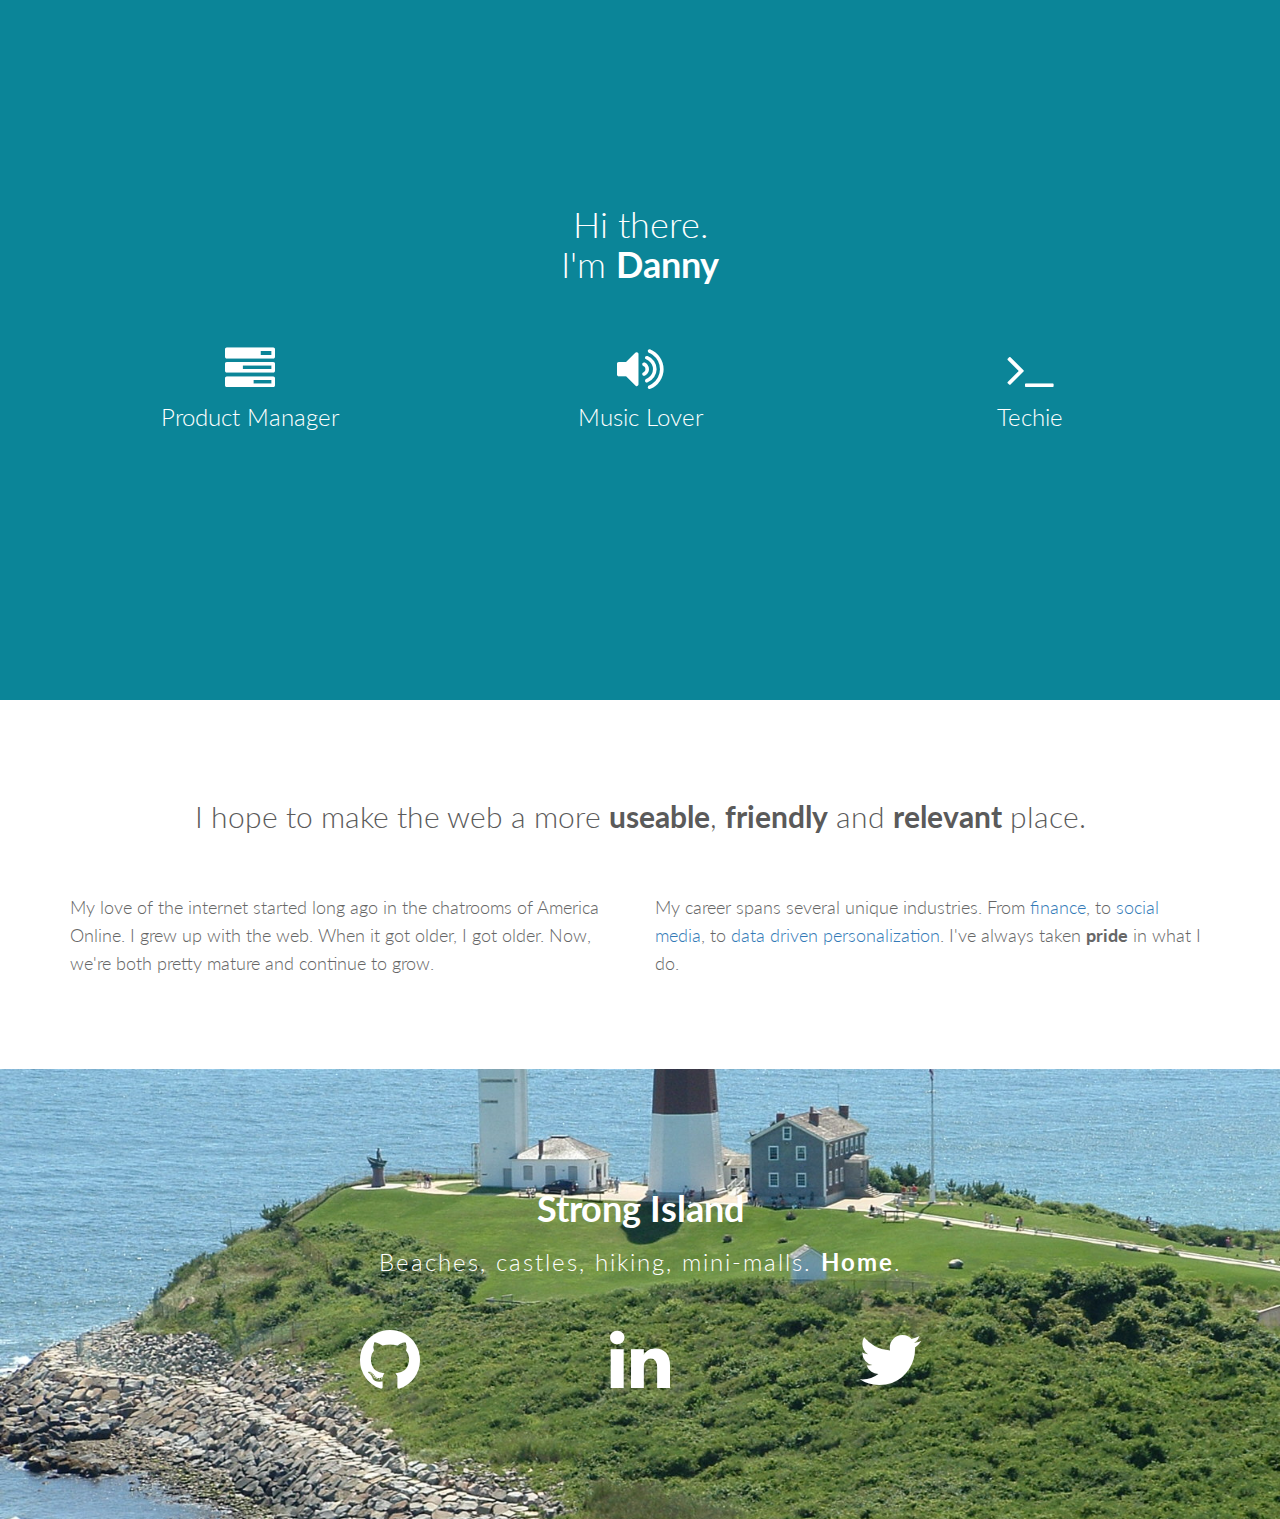
==== index.html @ 2dcafe35 "clicky, not ga" ====
<!DOCTYPE html>
<html lang="en">

<head>
    <meta property="og:title" content="Danny Rosen" />
    <meta property="og:type" content="website" />
    <meta property="og:url" content="http://www.dannyrosen.net" />
    <meta property="og:image" content="http://www.dannyrosen.net/images/me.jpg" />
    <meta property="og:site_name" content="DannyRosen.net" />
    <meta property="fb:admins" content="16300417" />
    <meta property="og:description" content="Danny Rosen's personal page" />
    <meta charset="utf-8">
    <meta http-equiv="X-UA-Compatible" content="IE=edge">
    <meta name="viewport" content="width=device-width, initial-scale=1">
    <meta name="description" content="DannyRosen.net: Danny Rosen's personal site">
    <meta name="author" content="Danny Rosen">

    <!-- Honest admittance of template tomfoolery: -->
    <!--    This hacked up personal page could not have have been built without the great work of Carlos Alvarez. You can check out his site here: http://alvarez.is/ -->

    <title>dannyrosen.net</title>

    <!-- Bootstrap core CSS -->
    <link rel="stylesheet" href="https://maxcdn.bootstrapcdn.com/bootstrap/3.3.4/css/bootstrap.min.css">

    <link rel="stylesheet" href="https://maxcdn.bootstrapcdn.com/font-awesome/4.3.0/css/font-awesome.min.css">
    <link href="assets/css/style.css" rel="stylesheet">


    <!-- IE10 Kills Bunnies-->
    <script src="assets/js/ie10-viewport-bug-workaround.js"></script>

    <!-- Support more bunny killing internet explorer compatibility issues-->
    <!--[if lt IE 9]>
    <script src="https://oss.maxcdn.com/html5shiv/3.7.2/html5shiv.min.js"></script>
    <script src="https://oss.maxcdn.com/respond/1.4.2/respond.min.js"></script>
<![endif]-->
</head>

<body>

    <div id="h">
        <div class="logo">
            <!-- <h2></h2> -->
        </div>
        <!--/logo-->
        <div class="container centered">
            <div class="row">
                <div class="col-md-8 col-md-offset-2">
                    <h1>Hi there.<br/>I'm <b>Danny</b></h1>
                </div>
            </div>
            <!--/row-->

            <div class="row mt">
                <div class="col-sm-4">
                    <a class="icon" href="http://www.linkedin.com/in/dannyrosen"><i class="fa fa-tasks"></i></a>
                    <h3>Product Manager</h3>
                </div>
                <!--/col-md-4-->

                <div class="col-sm-4">
                    <a class="icon" href="https://soundcloud.com/dannyrosen"><i class="fa fa-volume-up"></i></a>
                    <h3>Music Lover</h3>
                </div>
                <!--/col-md-4-->

                <div class="col-sm-4">
                    <a class="icon" href="https://github.com/dannyzen/dotfiles"><i class="fa fa-terminal"></i></a>
                    <h3>Techie</h3>
                </div>
                <!--/col-md-4-->

            </div>
            <!--/row-->
        </div>
        <!--/container-->
    </div>
    <!--H-->

    <div class="container ptb">
        <div class="row">
            <h2 class="centered mb">I hope to make the web a more <b>useable</b>, <b>friendly</b> and <b>relevant</b> place.</h2>
            <div class="col-md-6">
                <p>My love of the internet started long ago in the chatrooms of America Online. I grew up with the web. When it got older, I got older. Now, we're both pretty mature and continue to grow.</p>
            </div>
            <!--/col-md-6-->
            <div class="col-md-6">
                <p>My career spans several unique industries. From <a href="https://www.bloomberg.com">finance</a>, to <a href="https://www.buddymedia.com">social media</a>, to <a href="http://www.sailthru.com">data driven personalization</a>. I've always taken <b>pride</b> in what I do. </p>
            </div>
            <!--/col-md-6-->
        </div>
        <!--/row-->
    </div>
    <!-- /.container -->

    <div id="sep">
        <div class="container">
            <div class="row centered">
                <div class="col-md-8 col-md-offset-2">
                    <h1><b>Strong Island</b></h1>
                    <h3 class="mb">Beaches, castles, hiking, mini-malls. <b>Home</b>.<br/></h3>
                    <div class="col-sm-4">
                        <a class="icon" href="https://www.github.com/dannyzen"><i class="fa fa-github fa-5x"></i></a>
                    </div>
                    <div class="col-sm-4">
                        <a class="icon" href="https://www.linkedin.com/in/dannyrosen"><i class="fa fa-linkedin fa-5x"></i></a>
                    </div>
                    <div class="col-sm-4">
                        <a class="icon" href="https://www.twitter.com/dannyzen"><i class="fa fa-twitter fa-5x"></i></a>
                    </div>

                </div>
            </div>
            <!--/row-->
        </div>
        <!--/container-->
    </div>
    <!--/.sep-->


	<script type="text/javascript">
	var clicky_site_ids = clicky_site_ids || [];
	clicky_site_ids.push(100827903);
	(function() {
	  var s = document.createElement('script');
	  s.type = 'text/javascript';
	  s.async = true;
	  s.src = '//static.getclicky.com/js';
	  ( document.getElementsByTagName('head')[0] || document.getElementsByTagName('body')[0] ).appendChild( s );
	})();
	</script>
	<!-- <noscript><p><img alt="Clicky" width="1" height="1" src="//in.getclicky.com/100827903ns.gif" /></p></noscript> -->
    <script src="https://ajax.googleapis.com/ajax/libs/jquery/2.1.3/jquery.min.js"></script>
    <script src="https://maxcdn.bootstrapcdn.com/bootstrap/3.3.4/css/bootstrap.min.css"></script>

</body>

</html>
---- assets/css/style.css ----
/*
 * Author: Carlos Alvarez
 * URL: http://alvarez.is
 *
 * Theme Name: Basic
 * URL: http://blacktie.co
 * Version: 1.0
 */

/*	################################################################
	1. GENERAL STRUCTURES
################################################################# */

/* Import fonts */
@import url(https://fonts.googleapis.com/css?family=Lato:300,400,700,900);

@import url("prettyPhoto.css") screen;
@import url("hoverex-all.css") screen;

* { 
	margin: 0;
	padding: 0px;
    font-family: 'Lato', sans-serif;
} 
body { 
	background: #fff; 
	margin: 0; 
	color: #5a5a5a;
}

h1, h2, h3, h4, h5, h6 {
    font-family: 'Lato', sans-serif;
	font-weight: 300;
}


p { 
	padding: 0; 
	margin-bottom: 12px; 
    font-family: 'Lato', sans-serif;
	font-weight: 300;
	font-size: 18px; 
	line-height: 28px;
	color: #666; 
	margin-top: 10px; 
}

html,
body {
	height: 100%;
}

.alignleft { float: left; }
.alignright { float: right; }
.aligncenter {
	margin-left: auto;
	margin-right: auto;
	display: block;
	clear: both;
}
.centered {text-align: center}
.mt {margin-top: 50px;}
.mb {margin-bottom: 50px;}
.mtb {margin-top: 50px; margin-bottom: 50px;}
.mtb2 { margin-top: 100px; margin-bottom: 100px;}
.ptb {padding-top: 80px; padding-bottom: 80px;}

.clear {
	clear: both;
	display: block;
	font-size: 0;
	height: 0;
	line-height: 0;
	width:100%;
}
::-moz-selection  {
	color: #fff;
	text-shadow:none;
	background:#2B2E31;
}
::selection {
	color: #fff;
	text-shadow:none;
	background:#2B2E31;
}
*,
*:after,
*:before {
	-webkit-box-sizing: border-box;
	-moz-box-sizing: border-box;
	box-sizing: border-box;
	padding: 0;
	margin: 0;
}

a { 
	padding: 0;
	margin: 0;
	text-decoration: none; 
	-webkit-transition: background-color .4s linear, color .4s linear;
	-moz-transition: background-color .4s linear, color .4s linear;
	-o-transition: background-color .4s linear, color .4s linear;
	-ms-transition: background-color .4s linear, color .4s linear;
	transition: background-color .4s linear, color .4s linear;
}
a.icon{
		color: #FFFFFF;
}
a:hover,
a:focus {
  text-decoration: none;
  color:#696E74;
}



.nopadding {
	padding: 0px !important;
	margin: 0px;
}


/* FORM CONFIGURATION */

input {
	font-size: 16px;
	min-height: 40px;
	border-radius: 2px;
	line-height: 20px;
	padding: 11px 30px 12px;
	border: 1px solid #b9b9af;
	margin-bottom: 10px;
	background-color: #fff;
	-webkit-transition: background-color 0.2s;
	transition: background-color 0.2s;
}

.subscribe-input {
	float: left;
	width: 65%;
	text-align: left;
	margin-right: 2px;
}

.subscribe-submit {
	right: 0;
}

.btn-download {
	background: #FDE3A7;
}

.btn-conf {
	border-radius: 50px;
	margin-right: 15px;
	font-size: 11px;
	letter-spacing: 1px;
	text-transform: uppercase;
	padding: 14px 28px 13px 28px;
	}

.btn-clear {
	background: transparent;
	color: white;
	border: 2px solid white;
}
.btn-clear:hover {
	background: white;
	color: #2f2f2f;
}



.dmbutton:hover,
.dmbutton:active,
.dmbutton:focus{
	color: #ffffff;
	background-color: #222222;
	border-color: #ffffff;
}
.dmbutton {
	background:rgba(0, 0, 0, 0);
	border: 1px solid #ffffff;
	color: #ffffff;
	-webkit-border-radius: 2px;
	border-radius: 2px;
	padding-top: 1.025rem;
	padding-right: 2.25rem;
	letter-spacing:0.85px;
	padding-bottom: 1.0875rem;
	padding-left: 2.25rem;
	font-size: 1.55rem;
	cursor: pointer;
	font-weight: normal;
	line-height: normal;
	margin: 0 0 1.25rem;
	text-decoration: none;
	text-align: center;
	display: inline-block;
	-webkit-transition: background-color 300ms ease-out;
	-moz-transition: background-color 300ms ease-out;
	transition: background-color 300ms ease-out;
	-webkit-appearance: none;
	font-weight: normal !important;
}

/* HEADER SECTION */
#h {
	/* background: url(../img/danny.jpg) no-repeat center top; */
      background-color: hsla(188, 86%, 32%, 1);
	padding-top: 5px;
	background-attachment: relative;
	background-position: center center;
	min-height: 700px;
	width: 100%;
	
    -webkit-background-size: 100%;
    -moz-background-size: 100%;
    -o-background-size: 100%;
    background-size: 100%;

    -webkit-background-size: cover;
    -moz-background-size: cover;
    -o-background-size: cover;
    background-size: cover;
    color: white;
}

#h .logo {
	margin-top: 30px;
	margin-left: 40px;
	padding-bottom: 150px;
}

#h .logo h2{
	font-weight: 900;
	color: white;
	letter-spacing: 1px;
}

#h h3 {
	margin-top: 10px;
}

#h i {
	font-size: 50px;
}

/* GREY SECTION */
#g {
	padding-top: 50px;
	padding-bottom: 50px;
	background: #f5f5f5;
}

.portfolio {
	padding:0 !important;
	margin:0 !important;
	display:block;
}


.portfolio-item .title:before {border-radius:0; display:none}
.portfolio-item p {margin:0px 0 30px;}
.portfolio-item h3 {margin:-10px 0 10px; font-size:16px; text-transform:uppercase;}


.tpl6 h3
{
	color:#fff;
	margin:0;
	padding:40px 5px 0;
	font-size:16px;
	text-transform:uppercase;
}
.tpl6 .dmbutton
{
	display:inline-block;
	margin:30px 5px 20px 5px;
	font-size:13px;
}

.tpl6 .bg
{
	height:100%;
	width:100%;
	background-color:#00b3fe;
	background-color:rgba(0,179,254,.9);
	text-align:center;
}

/* CLIENTS */

.clients img {
	max-width: 140px;
	max-height: 60px;
	vertical-align: middle;
}

.clients .col-sm-2 {
	height: 80px;
	line-height: 80px;
}

/* CONTACT SEPARATOR */
#sep {
	background: url(../img/li.jpg) no-repeat center top;
	padding-top: 100px;
	background-attachment: relative;
	background-position: center center;
	min-height: 450px;
	width: 100%;
	color: white;
	
    -webkit-background-size: 100%;
    -moz-background-size: 100%;
    -o-background-size: 100%;
    background-size: 100%;

    -webkit-background-size: cover;
    -moz-background-size: cover;
    -o-background-size: cover;
    background-size: cover;
    color: white;
}

#sep h3 {
	font-weight: 300;
	letter-spacing: 2px;
}

/* FOOTER */
#f {
	padding-top: 25px;
	padding-bottom: 25px;
	background-color: #22A7F0;
}

#f i {
	margin-right: 30px;
	font-size: 35px;
}

#f a {
	color: white;
}

/* HEADER 2 - PORTFOLIO SECTION */
#h2 {
	background: url(../img/header-2.jpg) no-repeat center top;
	padding-top: 5px;
	background-attachment: relative;
	background-position: center center;
	min-height: 700px;
	width: 100%;
	
    -webkit-background-size: 100%;
    -moz-background-size: 100%;
    -o-background-size: 100%;
    background-size: 100%;

    -webkit-background-size: cover;
    -moz-background-size: cover;
    -o-background-size: cover;
    background-size: cover;
    color: white;
}

#h2 .logo {
	margin-top: 30px;
	margin-left: 40px;
	padding-bottom: 150px;
}

#h2 .logo h2{
	font-weight: 900;
	color: white;
	letter-spacing: 1px;
}

#h2 h3 {
	margin-top: 30px;
	letter-spacing: 1px;
}
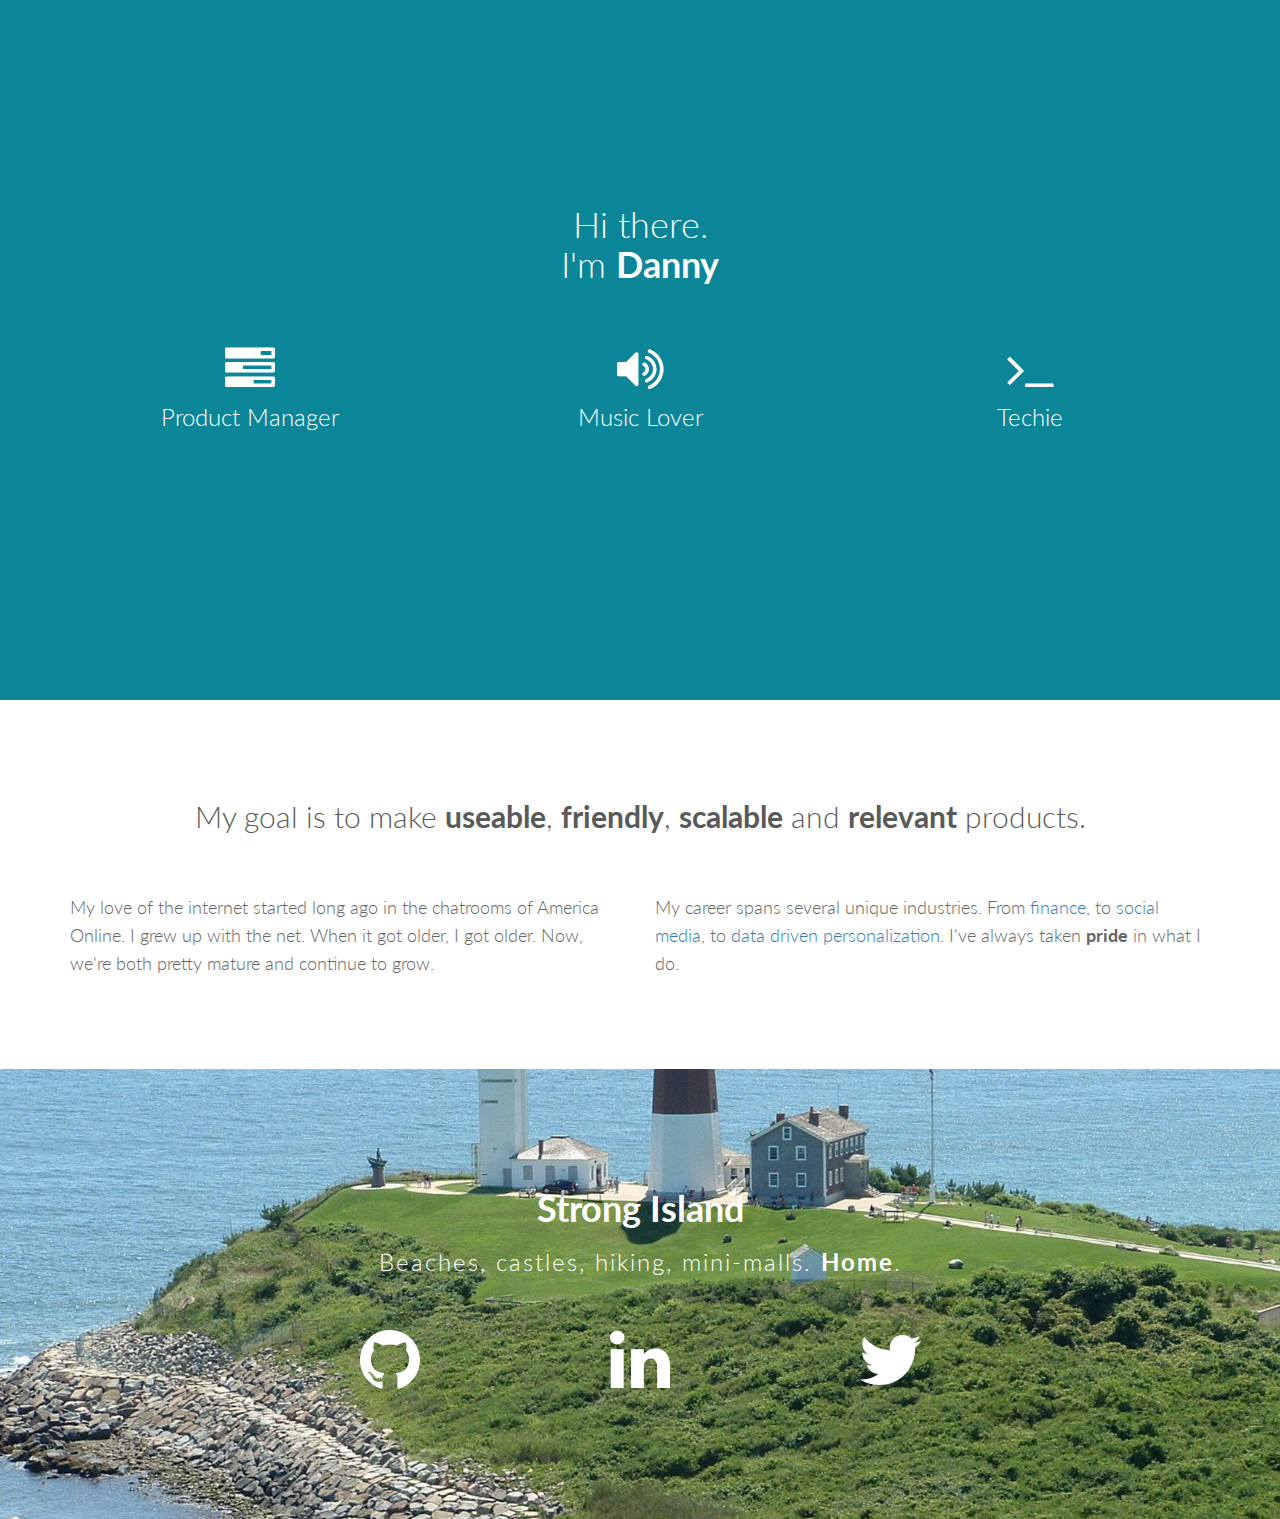
==== commit 15ed157c: "cleaning up" ====
--- a/index.html
+++ b/index.html
@@ -4,8 +4,7 @@
 <head>
     <meta property="og:title" content="Danny Rosen" />
     <meta property="og:type" content="website" />
-    <meta property="og:url" content="http://www.dannyrosen.net" />
-    <meta property="og:image" content="http://www.dannyrosen.net/images/me.jpg" />
+    <meta property="og:url" content="https://www.dannyrosen.net" />
     <meta property="og:site_name" content="DannyRosen.net" />
     <meta property="fb:admins" content="16300417" />
     <meta property="og:description" content="Danny Rosen's personal page" />
@@ -20,9 +19,8 @@
 
     <title>dannyrosen.net</title>
 
-    <!-- Bootstrap core CSS -->
+    <!-- CSS -->
     <link rel="stylesheet" href="https://maxcdn.bootstrapcdn.com/bootstrap/3.3.4/css/bootstrap.min.css">
-
     <link rel="stylesheet" href="https://maxcdn.bootstrapcdn.com/font-awesome/4.3.0/css/font-awesome.min.css">
     <link href="assets/css/style.css" rel="stylesheet">
 
@@ -54,7 +52,7 @@
 
             <div class="row mt">
                 <div class="col-sm-4">
-                    <a class="icon" href="http://www.linkedin.com/in/dannyrosen"><i class="fa fa-tasks"></i></a>
+                    <a class="icon" href="http://www.linkedin.com/in/dannyrosen" onclick="clicky.log('this.href','linkedin');"><i class="fa fa-tasks"></i></a>
                     <h3>Product Manager</h3>
                 </div>
                 <!--/col-md-4-->
@@ -80,9 +78,9 @@
 
     <div class="container ptb">
         <div class="row">
-            <h2 class="centered mb">I hope to make the web a more <b>useable</b>, <b>friendly</b> and <b>relevant</b> place.</h2>
+            <h2 class="centered mb">My goal is to make <b>useable</b>, <b>friendly</b>, <b>scalable</b> and <b>relevant</b> products.</h2>
             <div class="col-md-6">
-                <p>My love of the internet started long ago in the chatrooms of America Online. I grew up with the web. When it got older, I got older. Now, we're both pretty mature and continue to grow.</p>
+                <p>My love of the internet started long ago in the chatrooms of America Online. I grew up with the net. When it got older, I got older. Now, we're both pretty mature and continue to grow.</p>
             </div>
             <!--/col-md-6-->
             <div class="col-md-6">
@@ -132,7 +130,6 @@
 	</script>
 	<!-- <noscript><p><img alt="Clicky" width="1" height="1" src="//in.getclicky.com/100827903ns.gif" /></p></noscript> -->
     <script src="https://ajax.googleapis.com/ajax/libs/jquery/2.1.3/jquery.min.js"></script>
-    <script src="https://maxcdn.bootstrapcdn.com/bootstrap/3.3.4/css/bootstrap.min.css"></script>
 
 </body>
 
--- a/assets/css/style.css
+++ b/assets/css/style.css
@@ -13,9 +13,6 @@
 
 /* Import fonts */
 @import url(https://fonts.googleapis.com/css?family=Lato:300,400,700,900);
-
-@import url("prettyPhoto.css") screen;
-@import url("hoverex-all.css") screen;
 
 * { 
 	margin: 0;
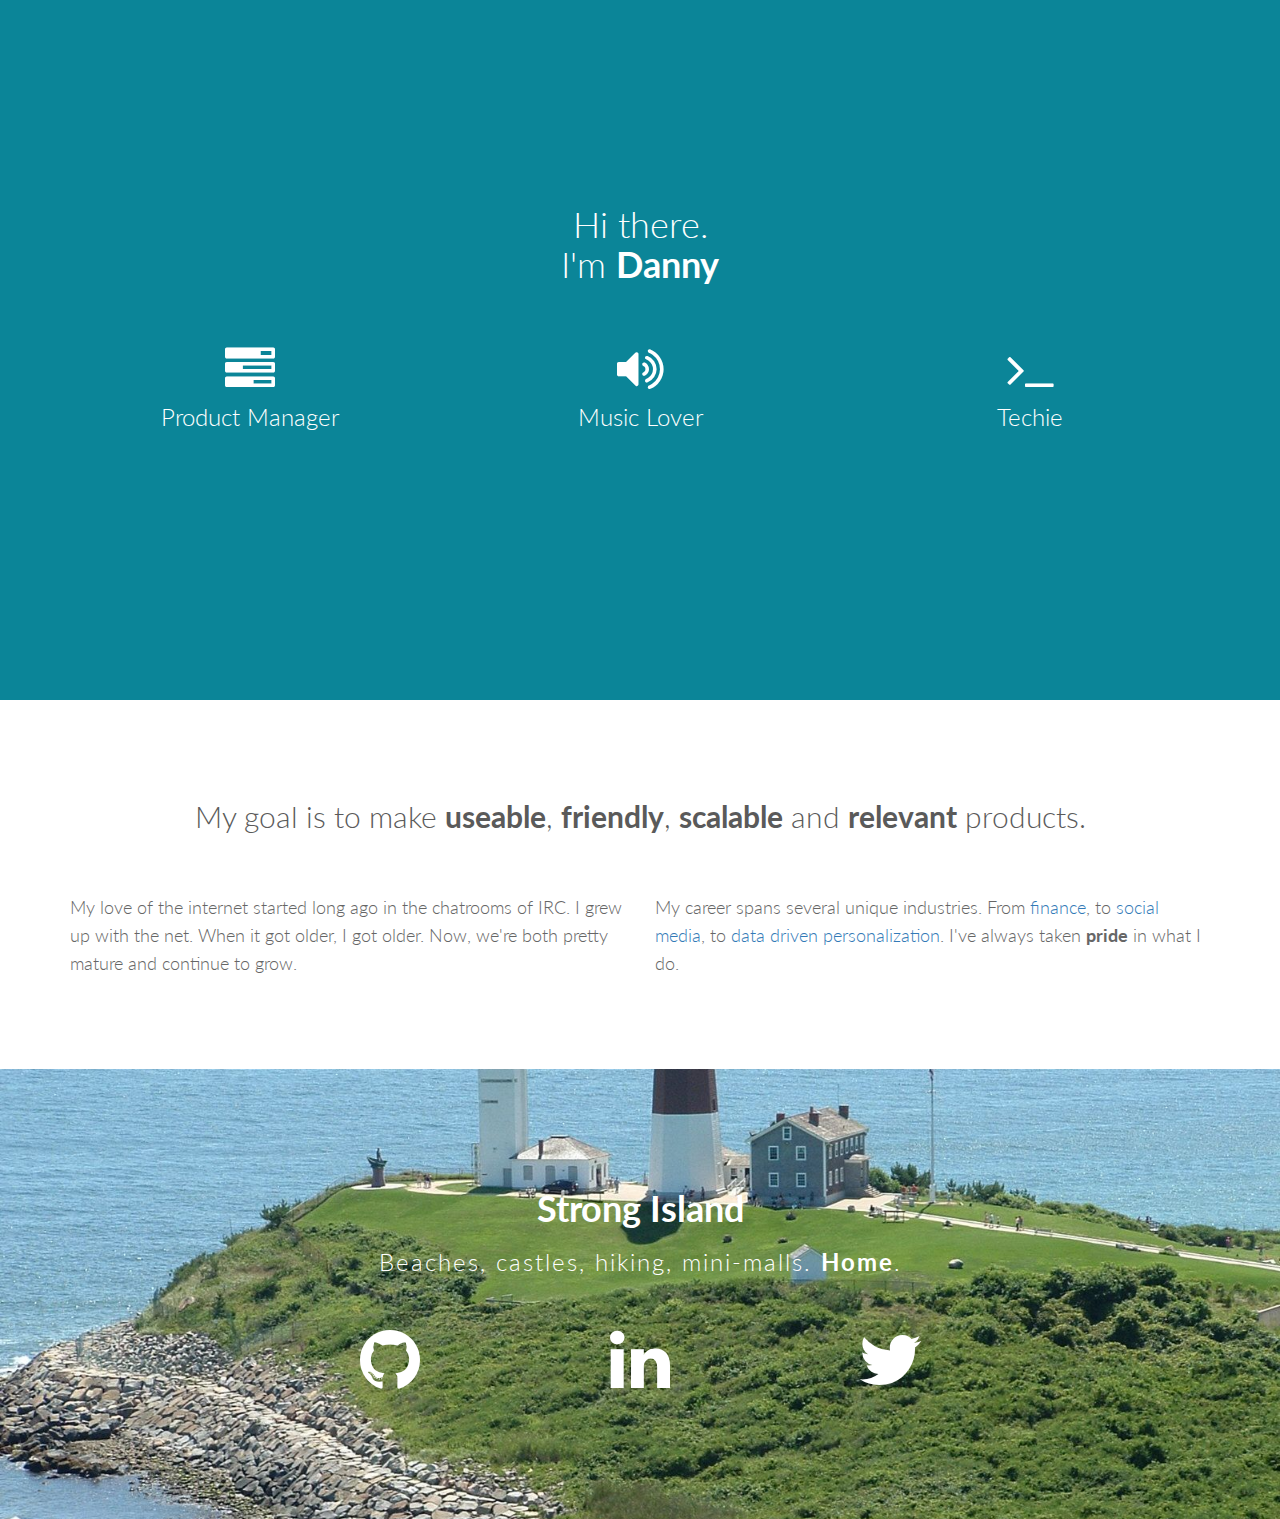
==== commit 70961e36: "bump" ====
--- a/index.html
+++ b/index.html
@@ -32,7 +32,7 @@
     <!--[if lt IE 9]>
     <script src="https://oss.maxcdn.com/html5shiv/3.7.2/html5shiv.min.js"></script>
     <script src="https://oss.maxcdn.com/respond/1.4.2/respond.min.js"></script>
-<![endif]-->
+    <![endif]-->
 </head>
 
 <body>
@@ -52,7 +52,7 @@
 
             <div class="row mt">
                 <div class="col-sm-4">
-                    <a class="icon" href="http://www.linkedin.com/in/dannyrosen" onclick="clicky.log('this.href','linkedin');"><i class="fa fa-tasks"></i></a>
+                    <a class="icon" href="http://www.linkedin.com/in/dannyrosen"><i class="fa fa-tasks"></i></a>
                     <h3>Product Manager</h3>
                 </div>
                 <!--/col-md-4-->
@@ -80,7 +80,7 @@
         <div class="row">
             <h2 class="centered mb">My goal is to make <b>useable</b>, <b>friendly</b>, <b>scalable</b> and <b>relevant</b> products.</h2>
             <div class="col-md-6">
-                <p>My love of the internet started long ago in the chatrooms of America Online. I grew up with the net. When it got older, I got older. Now, we're both pretty mature and continue to grow.</p>
+                <p>My love of the internet started long ago in the chatrooms of IRC. I grew up with the net. When it got older, I got older. Now, we're both pretty mature and continue to grow.</p>
             </div>
             <!--/col-md-6-->
             <div class="col-md-6">
@@ -117,19 +117,17 @@
     <!--/.sep-->
 
 
-	<script type="text/javascript">
-	var clicky_site_ids = clicky_site_ids || [];
-	clicky_site_ids.push(100827903);
-	(function() {
-	  var s = document.createElement('script');
-	  s.type = 'text/javascript';
-	  s.async = true;
-	  s.src = '//static.getclicky.com/js';
-	  ( document.getElementsByTagName('head')[0] || document.getElementsByTagName('body')[0] ).appendChild( s );
-	})();
-	</script>
-	<!-- <noscript><p><img alt="Clicky" width="1" height="1" src="//in.getclicky.com/100827903ns.gif" /></p></noscript> -->
-    <script src="https://ajax.googleapis.com/ajax/libs/jquery/2.1.3/jquery.min.js"></script>
+    <script type="text/javascript">
+        var clicky_site_ids = clicky_site_ids || [];
+        clicky_site_ids.push(100827903);
+        (function() {
+            var s = document.createElement('script');
+            s.type = 'text/javascript';
+            s.async = true;
+            s.src = '//static.getclicky.com/js';
+            (document.getElementsByTagName('head')[0] || document.getElementsByTagName('body')[0]).appendChild(s);
+        })();
+    </script>
 
 </body>
 
